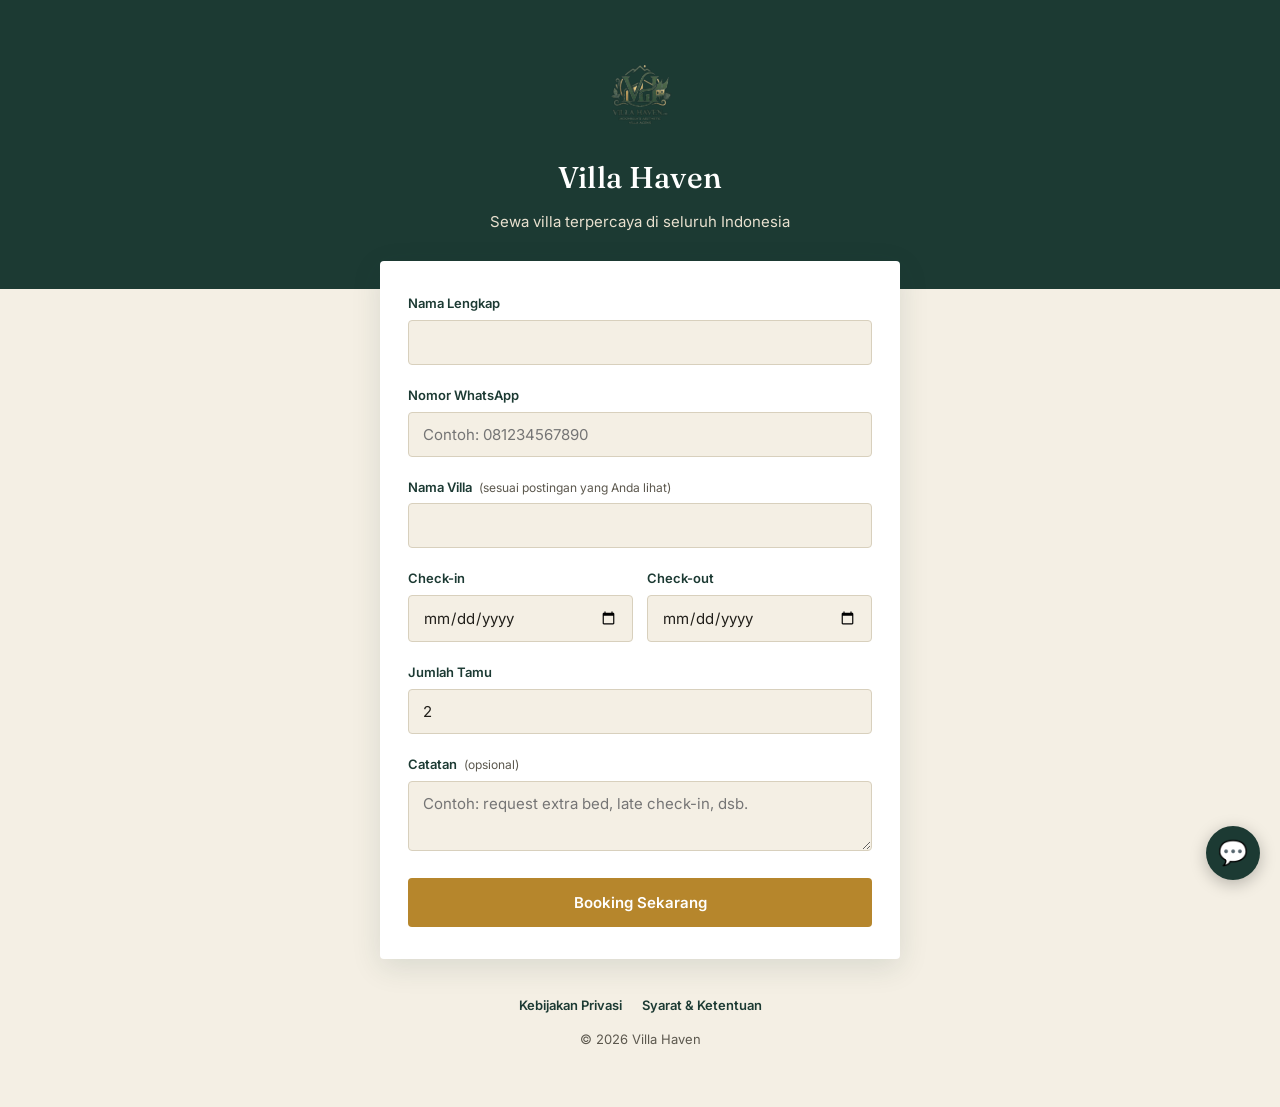
==== index.html @ ecdee5fa "Add files via upload" ====
<!DOCTYPE html>
<html lang="id">
<head>
<meta charset="UTF-8">
<meta name="viewport" content="width=device-width, initial-scale=1.0">
<title>Villa Haven — Booking Villa</title>
<link rel="icon" href="logo.svg">
<link rel="stylesheet" href="style.css">
</head>
<body>

<header class="header">
  <div class="wrap">
    <img src="logo.svg" alt="Villa Haven" class="logo">
    <h1>Villa Haven</h1>
    <p>Sewa villa terpercaya di seluruh Indonesia</p>
  </div>
</header>

<main class="wrap">
  <form class="card" id="formBooking" novalidate>

    <div class="field">
      <label for="nama">Nama Lengkap</label>
      <input type="text" id="nama" name="nama" required>
      <div class="error-msg">Nama wajib diisi.</div>
    </div>

    <div class="field">
      <label for="whatsapp">Nomor WhatsApp</label>
      <input type="tel" id="whatsapp" name="whatsapp" placeholder="Contoh: 081234567890" required>
      <div class="error-msg">Nomor WhatsApp wajib diisi.</div>
    </div>

    <div class="field">
      <label for="villa">Nama Villa <span class="hint">(sesuai postingan yang Anda lihat)</span></label>
      <input type="text" id="villa" name="villa" required>
      <div class="error-msg">Nama villa wajib diisi.</div>
    </div>

    <div class="field-row">
      <div class="field">
        <label for="checkin">Check-in</label>
        <input type="date" id="checkin" name="checkin" required>
      </div>
      <div class="field">
        <label for="checkout">Check-out</label>
        <input type="date" id="checkout" name="checkout" required>
      </div>
    </div>
    <div class="error-msg" id="errorTanggal">Tanggal check-out harus setelah check-in.</div>

    <div class="field">
      <label for="tamu">Jumlah Tamu</label>
      <input type="number" id="tamu" name="tamu" min="1" value="2" required>
    </div>

    <div class="field">
      <label for="catatan">Catatan <span class="hint">(opsional)</span></label>
      <textarea id="catatan" name="catatan" placeholder="Contoh: request extra bed, late check-in, dsb."></textarea>
    </div>

    <button type="submit" class="btn">Booking Sekarang</button>
  </form>
</main>

<footer class="footer wrap">
  <div class="links">
    <a href="#" id="linkPrivasi">Kebijakan Privasi</a>
    <a href="#" id="linkSyarat">Syarat &amp; Ketentuan</a>
  </div>
  <p>&copy; <span id="tahun"></span> Villa Haven</p>

  <div class="kebijakan" id="boxPrivasi">
    <h4>Kebijakan Privasi</h4>
    <p>Data yang Anda isi pada formulir ini (nama, nomor WhatsApp, dan detail booking) digunakan semata-mata untuk memproses permintaan sewa villa Anda dan menghubungi Anda terkait status booking. Kami tidak membagikan data Anda kepada pihak lain di luar keperluan proses booking dan koordinasi dengan pengelola villa terkait.</p>
  </div>

  <div class="kebijakan" id="boxSyarat">
    <h4>Syarat &amp; Ketentuan</h4>
    <p>Villa Haven bertindak sebagai perantara yang menghubungkan tamu dengan pemilik/pengelola villa. Booking dianggap sah setelah pembayaran DP diterima dan dikonfirmasi oleh admin. Kebijakan pembatalan, reschedule, dan refund mengikuti ketentuan yang diinformasikan admin saat konfirmasi booking. Harga dan ketersediaan villa dapat berubah sewaktu-waktu sebelum pembayaran DP dikonfirmasi.</p>
  </div>
</footer>

<a href="#" class="wa-float" id="waFloat" title="Chat Admin">💬</a>

<script src="config.js"></script>
<script>
  document.getElementById('tahun').textContent = new Date().getFullYear();

  // Tombol chat admin mengambang
  document.getElementById('waFloat').href =
    'https://wa.me/' + CONFIG.nomorWhatsApp + '?text=' + encodeURIComponent('Halo Villa Haven, saya mau tanya-tanya dulu.');

  // Toggle kebijakan privasi / syarat ketentuan
  function toggleBox(linkId, boxId, other) {
    document.getElementById(linkId).addEventListener('click', function (e) {
      e.preventDefault();
      document.getElementById(other).classList.remove('aktif');
      document.getElementById(boxId).classList.toggle('aktif');
    });
  }
  toggleBox('linkPrivasi', 'boxPrivasi', 'boxSyarat');
  toggleBox('linkSyarat', 'boxSyarat', 'boxPrivasi');

  // Validasi & submit form
  const form = document.getElementById('formBooking');
  form.addEventListener('submit', function (e) {
    e.preventDefault();

    let valid = true;
    document.querySelectorAll('.error-msg').forEach(el => el.style.display = 'none');

    const nama = document.getElementById('nama').value.trim();
    const wa = document.getElementById('whatsapp').value.trim();
    const villa = document.getElementById('villa').value.trim();
    const checkin = document.getElementById('checkin').value;
    const checkout = document.getElementById('checkout').value;
    const tamu = document.getElementById('tamu').value;
    const catatan = document.getElementById('catatan').value.trim();

    if (!nama) { showError('nama'); valid = false; }
    if (!wa) { showError('whatsapp'); valid = false; }
    if (!villa) { showError('villa'); valid = false; }
    if (checkin && checkout && new Date(checkout) <= new Date(checkin)) {
      document.getElementById('errorTanggal').style.display = 'block';
      valid = false;
    }

    if (!valid) return;

    function showError(id) {
      const field = document.getElementById(id);
      field.closest('.field').querySelector('.error-msg').style.display = 'block';
    }

    // Buat nomor booking otomatis: BK-YYYYMMDD-HHMM
    const now = new Date();
    const pad = n => String(n).padStart(2, '0');
    const noBooking = 'BK-' + now.getFullYear() + pad(now.getMonth()+1) + pad(now.getDate())
      + '-' + pad(now.getHours()) + pad(now.getMinutes());

    const data = { noBooking, nama, wa, villa, checkin, checkout, tamu, catatan };

    // Kirim notifikasi Telegram (kalau token sudah diisi di config.js)
    kirimNotifTelegram(data);

    // Pindah ke halaman invoice, data dititipkan lewat URL
    const params = new URLSearchParams(data).toString();
    window.location.href = 'invoice.html?' + params;
  });

  function kirimNotifTelegram(data) {
    if (!CONFIG.telegramBotToken || !CONFIG.telegramChatId) return; // dilewati kalau belum diisi

    const pesan =
      '🏡 *Booking Baru — Villa Haven*\n' +
      'No: ' + data.noBooking + '\n' +
      'Nama: ' + data.nama + '\n' +
      'WA: ' + data.wa + '\n' +
      'Villa: ' + data.villa + '\n' +
      'Check-in: ' + data.checkin + '\n' +
      'Check-out: ' + data.checkout + '\n' +
      'Tamu: ' + data.tamu + '\n' +
      'Catatan: ' + (data.catatan || '-');

    fetch('https://api.telegram.org/bot' + CONFIG.telegramBotToken + '/sendMessage', {
      method: 'POST',
      headers: { 'Content-Type': 'application/json' },
      body: JSON.stringify({
        chat_id: CONFIG.telegramChatId,
        text: pesan,
        parse_mode: 'Markdown'
      })
    }).catch(() => { /* diamkan kalau gagal, tidak boleh menghambat proses booking */ });
  }
</script>

</body>
</html>
---- style.css ----
/* ============================================================
   VILLA HAVEN — Gaya Situs
   ============================================================ */

@import url('https://fonts.googleapis.com/css2?family=Fraunces:opsz,wght@9..144,400;9..144,500;9..144,600&family=Inter:wght@400;500;600&display=swap');

:root {
  --hijau-tua: #1c3a33;
  --hijau-tua-2: #274d43;
  --pasir: #f4efe4;
  --pasir-gelap: #e8e0cf;
  --emas: #b6862c;
  --emas-terang: #cf9f42;
  --teks: #211f1a;
  --teks-lembut: #5c584e;
  --putih: #ffffff;
  --garis: #d8d0bd;
  --radius: 4px;
}

* { box-sizing: border-box; }

body {
  margin: 0;
  background: var(--pasir);
  color: var(--teks);
  font-family: 'Inter', -apple-system, sans-serif;
  line-height: 1.6;
  -webkit-font-smoothing: antialiased;
}

h1, h2, h3 {
  font-family: 'Fraunces', Georgia, serif;
  font-weight: 500;
  margin: 0;
  color: var(--hijau-tua);
}

a { color: inherit; }

.wrap {
  max-width: 560px;
  margin: 0 auto;
  padding: 0 20px;
}

/* ---------- HEADER ---------- */
.header {
  background: var(--hijau-tua);
  padding: 48px 0 40px;
  text-align: center;
}

.header img.logo {
  width: 88px;
  height: 88px;
  display: block;
  margin: 0 auto 18px;
}

.header h1 {
  color: var(--putih);
  font-size: 30px;
  letter-spacing: 0.3px;
}

.header p {
  color: var(--pasir-gelap);
  font-size: 15px;
  margin-top: 8px;
}

/* ---------- CARD FORM ---------- */
.card {
  background: var(--putih);
  border-radius: var(--radius);
  padding: 32px 28px;
  margin-top: -28px;
  box-shadow: 0 8px 30px rgba(28, 58, 51, 0.12);
}

.field {
  margin-bottom: 20px;
}

.field label {
  display: block;
  font-size: 13px;
  font-weight: 600;
  color: var(--hijau-tua);
  margin-bottom: 6px;
}

.field .hint {
  font-size: 12px;
  color: var(--teks-lembut);
  font-weight: 400;
  margin-left: 4px;
}

.field input,
.field textarea {
  width: 100%;
  padding: 12px 14px;
  border: 1px solid var(--garis);
  border-radius: var(--radius);
  font-family: inherit;
  font-size: 15px;
  color: var(--teks);
  background: var(--pasir);
}

.field input:focus,
.field textarea:focus {
  outline: none;
  border-color: var(--emas);
  background: var(--putih);
}

.field-row {
  display: flex;
  gap: 14px;
}

.field-row .field {
  flex: 1;
}

textarea {
  resize: vertical;
  min-height: 70px;
}

.btn {
  display: block;
  width: 100%;
  padding: 15px;
  background: var(--emas);
  color: var(--putih);
  border: none;
  border-radius: var(--radius);
  font-family: 'Inter', sans-serif;
  font-size: 15px;
  font-weight: 600;
  cursor: pointer;
  text-align: center;
  text-decoration: none;
}

.btn:hover { background: var(--emas-terang); }

.btn-outline {
  background: transparent;
  border: 1px solid var(--hijau-tua);
  color: var(--hijau-tua);
}

.btn-outline:hover { background: var(--hijau-tua); color: var(--putih); }

.error-msg {
  font-size: 13px;
  color: #a3402d;
  margin-top: 6px;
  display: none;
}

/* ---------- KONTAK MENGAMBANG ---------- */
.wa-float {
  position: fixed;
  right: 20px;
  bottom: 20px;
  background: var(--hijau-tua);
  color: var(--putih);
  width: 54px;
  height: 54px;
  border-radius: 50%;
  display: flex;
  align-items: center;
  justify-content: center;
  box-shadow: 0 4px 16px rgba(0,0,0,0.25);
  text-decoration: none;
  font-size: 24px;
}

/* ---------- INVOICE ---------- */
.invoice-header {
  text-align: center;
  padding: 40px 0 10px;
}

.invoice-header .check {
  width: 52px;
  height: 52px;
  border-radius: 50%;
  background: var(--emas);
  color: var(--putih);
  display: flex;
  align-items: center;
  justify-content: center;
  margin: 0 auto 16px;
  font-size: 26px;
}

.invoice-box {
  background: var(--putih);
  border-radius: var(--radius);
  padding: 28px;
  margin-top: 20px;
  box-shadow: 0 8px 30px rgba(28,58,51,0.1);
}

.invoice-no {
  text-align: center;
  font-family: 'Fraunces', serif;
  font-size: 20px;
  color: var(--hijau-tua);
  padding-bottom: 18px;
  border-bottom: 1px dashed var(--garis);
  margin-bottom: 18px;
}

.row {
  display: flex;
  justify-content: space-between;
  padding: 9px 0;
  font-size: 14.5px;
  border-bottom: 1px solid #f1ede2;
}

.row span:first-child { color: var(--teks-lembut); }
.row span:last-child { font-weight: 500; text-align: right; }

.pay-box {
  background: var(--pasir);
  border: 1px solid var(--garis);
  border-radius: var(--radius);
  padding: 18px 20px;
  margin-top: 22px;
}

.pay-box .label {
  font-size: 12px;
  color: var(--teks-lembut);
  text-transform: none;
}

.pay-box .value {
  font-size: 17px;
  font-weight: 600;
  color: var(--hijau-tua);
  margin-top: 2px;
}

.actions {
  margin-top: 24px;
  display: flex;
  flex-direction: column;
  gap: 10px;
}

/* ---------- FOOTER ---------- */
.footer {
  text-align: center;
  padding: 36px 20px 44px;
  color: var(--teks-lembut);
  font-size: 13px;
}

.footer .links {
  margin-bottom: 12px;
}

.footer .links a {
  color: var(--hijau-tua);
  text-decoration: none;
  font-weight: 600;
  margin: 0 8px;
}

.kebijakan {
  display: none;
  text-align: left;
  max-width: 480px;
  margin: 14px auto 0;
  font-size: 12.5px;
  line-height: 1.7;
  color: var(--teks-lembut);
  background: var(--putih);
  border-radius: var(--radius);
  padding: 18px 20px;
  border: 1px solid var(--garis);
}

.kebijakan.aktif { display: block; }

.kebijakan h4 {
  font-family: 'Inter', sans-serif;
  font-size: 13px;
  color: var(--hijau-tua);
  margin: 0 0 6px;
}

@media (max-width: 420px) {
  .field-row { flex-direction: column; gap: 0; }
  .header { padding: 38px 0 34px; }
}
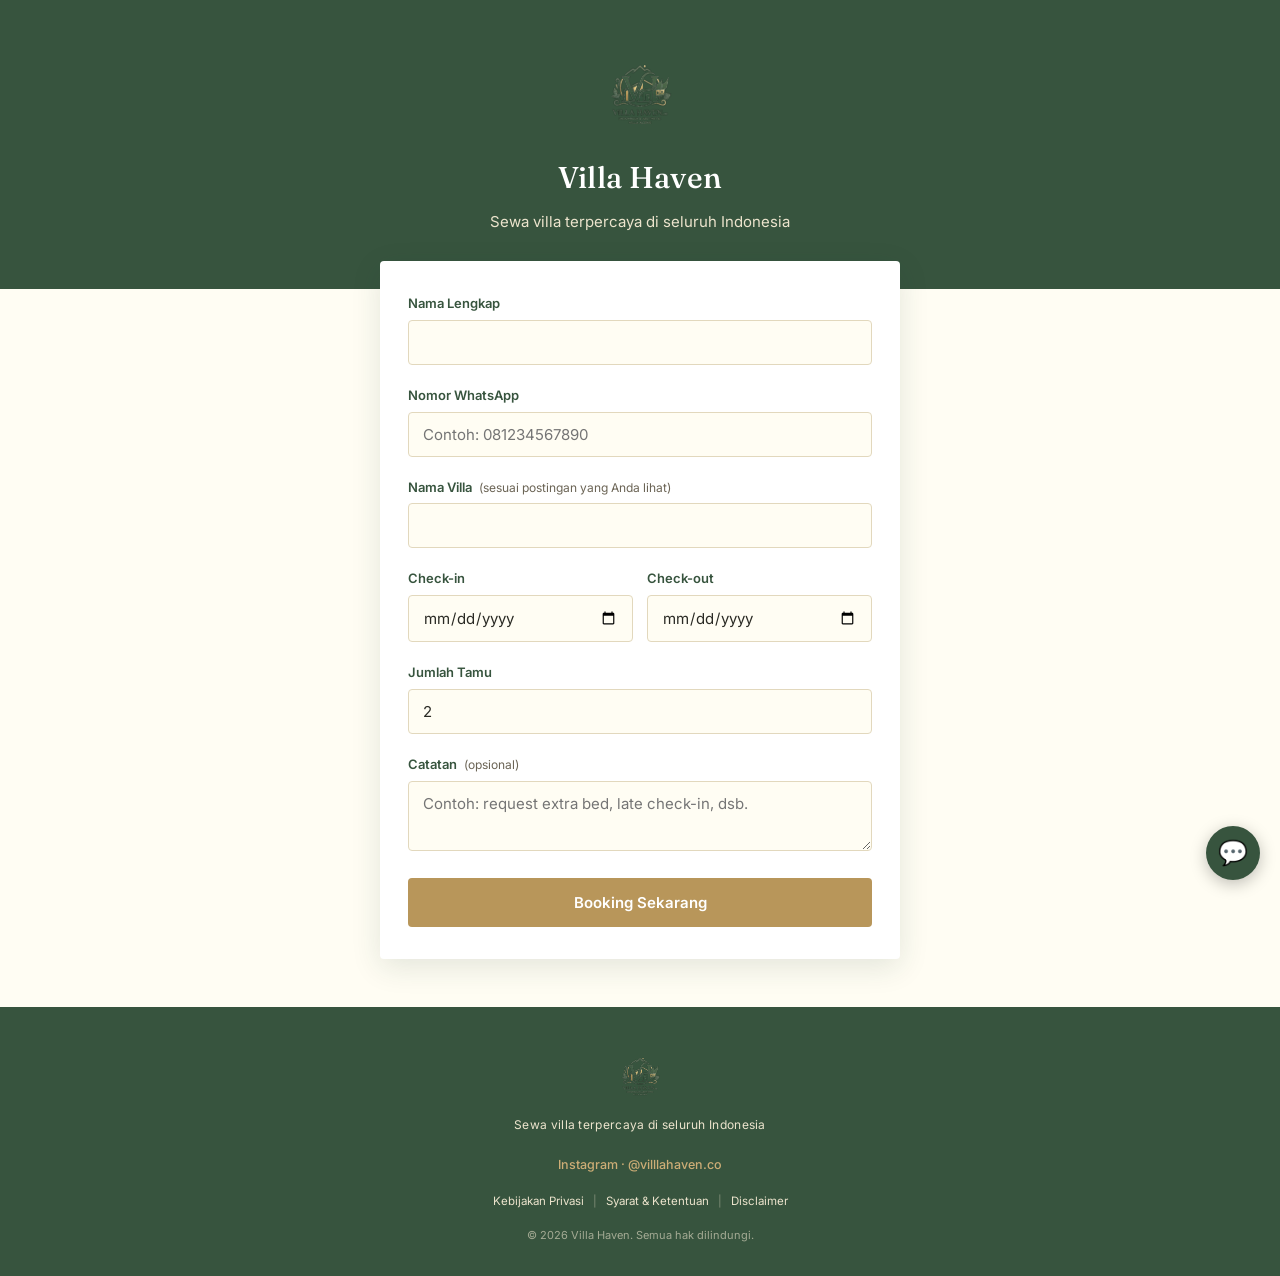
==== commit 2d5394f7: "Add files via upload" ====
--- a/index.html
+++ b/index.html
@@ -64,44 +64,16 @@
   </form>
 </main>
 
-<footer class="footer wrap">
-  <div class="links">
-    <a href="#" id="linkPrivasi">Kebijakan Privasi</a>
-    <a href="#" id="linkSyarat">Syarat &amp; Ketentuan</a>
-  </div>
-  <p>&copy; <span id="tahun"></span> Villa Haven</p>
-
-  <div class="kebijakan" id="boxPrivasi">
-    <h4>Kebijakan Privasi</h4>
-    <p>Data yang Anda isi pada formulir ini (nama, nomor WhatsApp, dan detail booking) digunakan semata-mata untuk memproses permintaan sewa villa Anda dan menghubungi Anda terkait status booking. Kami tidak membagikan data Anda kepada pihak lain di luar keperluan proses booking dan koordinasi dengan pengelola villa terkait.</p>
-  </div>
-
-  <div class="kebijakan" id="boxSyarat">
-    <h4>Syarat &amp; Ketentuan</h4>
-    <p>Villa Haven bertindak sebagai perantara yang menghubungkan tamu dengan pemilik/pengelola villa. Booking dianggap sah setelah pembayaran DP diterima dan dikonfirmasi oleh admin. Kebijakan pembatalan, reschedule, dan refund mengikuti ketentuan yang diinformasikan admin saat konfirmasi booking. Harga dan ketersediaan villa dapat berubah sewaktu-waktu sebelum pembayaran DP dikonfirmasi.</p>
-  </div>
-</footer>
+<div id="global-footer"></div>
 
 <a href="#" class="wa-float" id="waFloat" title="Chat Admin">💬</a>
 
 <script src="config.js"></script>
+<script src="footer.js"></script>
 <script>
-  document.getElementById('tahun').textContent = new Date().getFullYear();
-
   // Tombol chat admin mengambang
   document.getElementById('waFloat').href =
     'https://wa.me/' + CONFIG.nomorWhatsApp + '?text=' + encodeURIComponent('Halo Villa Haven, saya mau tanya-tanya dulu.');
-
-  // Toggle kebijakan privasi / syarat ketentuan
-  function toggleBox(linkId, boxId, other) {
-    document.getElementById(linkId).addEventListener('click', function (e) {
-      e.preventDefault();
-      document.getElementById(other).classList.remove('aktif');
-      document.getElementById(boxId).classList.toggle('aktif');
-    });
-  }
-  toggleBox('linkPrivasi', 'boxPrivasi', 'boxSyarat');
-  toggleBox('linkSyarat', 'boxSyarat', 'boxPrivasi');
 
   // Validasi & submit form
   const form = document.getElementById('formBooking');
--- a/style.css
+++ b/style.css
@@ -5,16 +5,16 @@
 @import url('https://fonts.googleapis.com/css2?family=Fraunces:opsz,wght@9..144,400;9..144,500;9..144,600&family=Inter:wght@400;500;600&display=swap');
 
 :root {
-  --hijau-tua: #1c3a33;
-  --hijau-tua-2: #274d43;
-  --pasir: #f4efe4;
-  --pasir-gelap: #e8e0cf;
-  --emas: #b6862c;
-  --emas-terang: #cf9f42;
-  --teks: #211f1a;
-  --teks-lembut: #5c584e;
+  --hijau-tua: #37543e;
+  --hijau-tua-2: #446852;
+  --pasir: #fffdf3;
+  --pasir-gelap: #ece4cd;
+  --emas: #b8965a;
+  --emas-terang: #cdad76;
+  --teks: #2a2a24;
+  --teks-lembut: #6b6455;
   --putih: #ffffff;
-  --garis: #d8d0bd;
+  --garis: #e2d8bd;
   --radius: 4px;
 }
 
@@ -258,46 +258,102 @@
   gap: 10px;
 }
 
-/* ---------- FOOTER ---------- */
-.footer {
-  text-align: center;
-  padding: 36px 20px 44px;
+/* ---------- FOOTER GLOBAL ---------- */
+#global-footer {
+  width: 100%;
+  background: var(--hijau-tua);
+  padding: 40px 20px 32px;
+  text-align: center;
+  margin-top: 48px;
+}
+
+.footer-logo {
+  width: 56px;
+  height: 56px;
+  object-fit: contain;
+  display: block;
+  margin: 0 auto 12px;
+  opacity: 0.92;
+}
+
+.footer-tagline {
+  font-size: 12px;
+  color: var(--pasir-gelap);
+  letter-spacing: 0.3px;
+  margin-bottom: 16px;
+}
+
+.footer-ig a {
+  font-size: 12.5px;
+  color: var(--emas-terang);
+  text-decoration: none;
+  font-weight: 500;
+}
+
+.footer-nav {
+  margin-top: 16px;
+  display: flex;
+  justify-content: center;
+  align-items: center;
+  gap: 9px;
+  flex-wrap: wrap;
+}
+
+.footer-nav a {
+  font-size: 11.5px;
+  color: var(--pasir-gelap);
+  text-decoration: none;
+}
+
+.footer-nav a:hover { color: var(--putih); }
+
+.footer-nav span {
+  color: var(--pasir-gelap);
+  opacity: 0.4;
+  font-size: 11px;
+}
+
+.footer-copy {
+  margin-top: 16px;
+  font-size: 11px;
+  color: var(--pasir-gelap);
+  opacity: 0.6;
+}
+
+/* ---------- HALAMAN KEBIJAKAN (privacy/terms/disclaimer) ---------- */
+.policy-main {
+  max-width: 560px;
+  margin: 0 auto;
+  padding: 48px 20px 20px;
+}
+
+.policy-main h2 {
+  font-size: 24px;
+  margin-bottom: 18px;
+}
+
+.policy-main p,
+.policy-main li {
+  font-size: 14.5px;
   color: var(--teks-lembut);
-  font-size: 13px;
-}
-
-.footer .links {
   margin-bottom: 12px;
 }
 
-.footer .links a {
-  color: var(--hijau-tua);
-  text-decoration: none;
+.policy-main ul {
+  padding-left: 20px;
+  margin-bottom: 16px;
+}
+
+.policy-main strong { color: var(--teks); }
+
+.policy-back {
+  display: inline-block;
+  margin-top: 8px;
+  margin-bottom: 32px;
+  font-size: 13.5px;
   font-weight: 600;
-  margin: 0 8px;
-}
-
-.kebijakan {
-  display: none;
-  text-align: left;
-  max-width: 480px;
-  margin: 14px auto 0;
-  font-size: 12.5px;
-  line-height: 1.7;
-  color: var(--teks-lembut);
-  background: var(--putih);
-  border-radius: var(--radius);
-  padding: 18px 20px;
-  border: 1px solid var(--garis);
-}
-
-.kebijakan.aktif { display: block; }
-
-.kebijakan h4 {
-  font-family: 'Inter', sans-serif;
-  font-size: 13px;
-  color: var(--hijau-tua);
-  margin: 0 0 6px;
+  color: var(--hijau-tua);
+  text-decoration: none;
 }
 
 @media (max-width: 420px) {
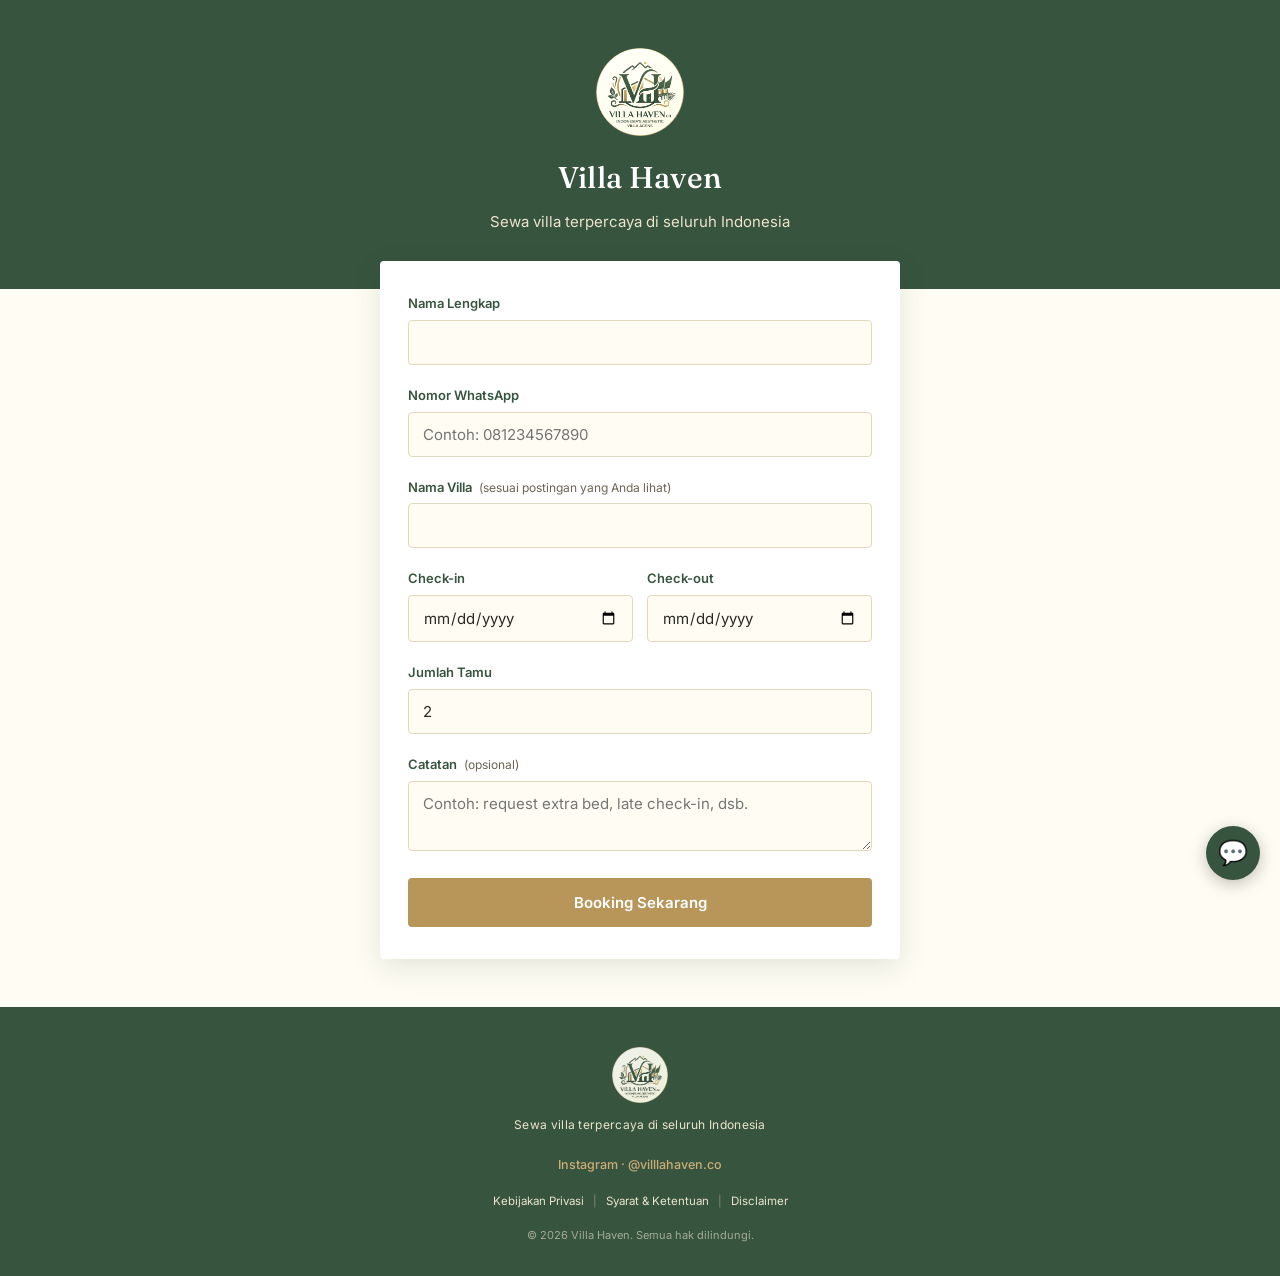
==== commit b9960d9d: "Add files via upload" ====
--- a/index.html
+++ b/index.html
@@ -4,14 +4,14 @@
 <meta charset="UTF-8">
 <meta name="viewport" content="width=device-width, initial-scale=1.0">
 <title>Villa Haven — Booking Villa</title>
-<link rel="icon" href="logo.svg">
+<link rel="icon" href="logo.png">
 <link rel="stylesheet" href="style.css">
 </head>
 <body>
 
 <header class="header">
   <div class="wrap">
-    <img src="logo.svg" alt="Villa Haven" class="logo">
+    <img src="logo.png" alt="Villa Haven" class="logo">
     <h1>Villa Haven</h1>
     <p>Sewa villa terpercaya di seluruh Indonesia</p>
   </div>
